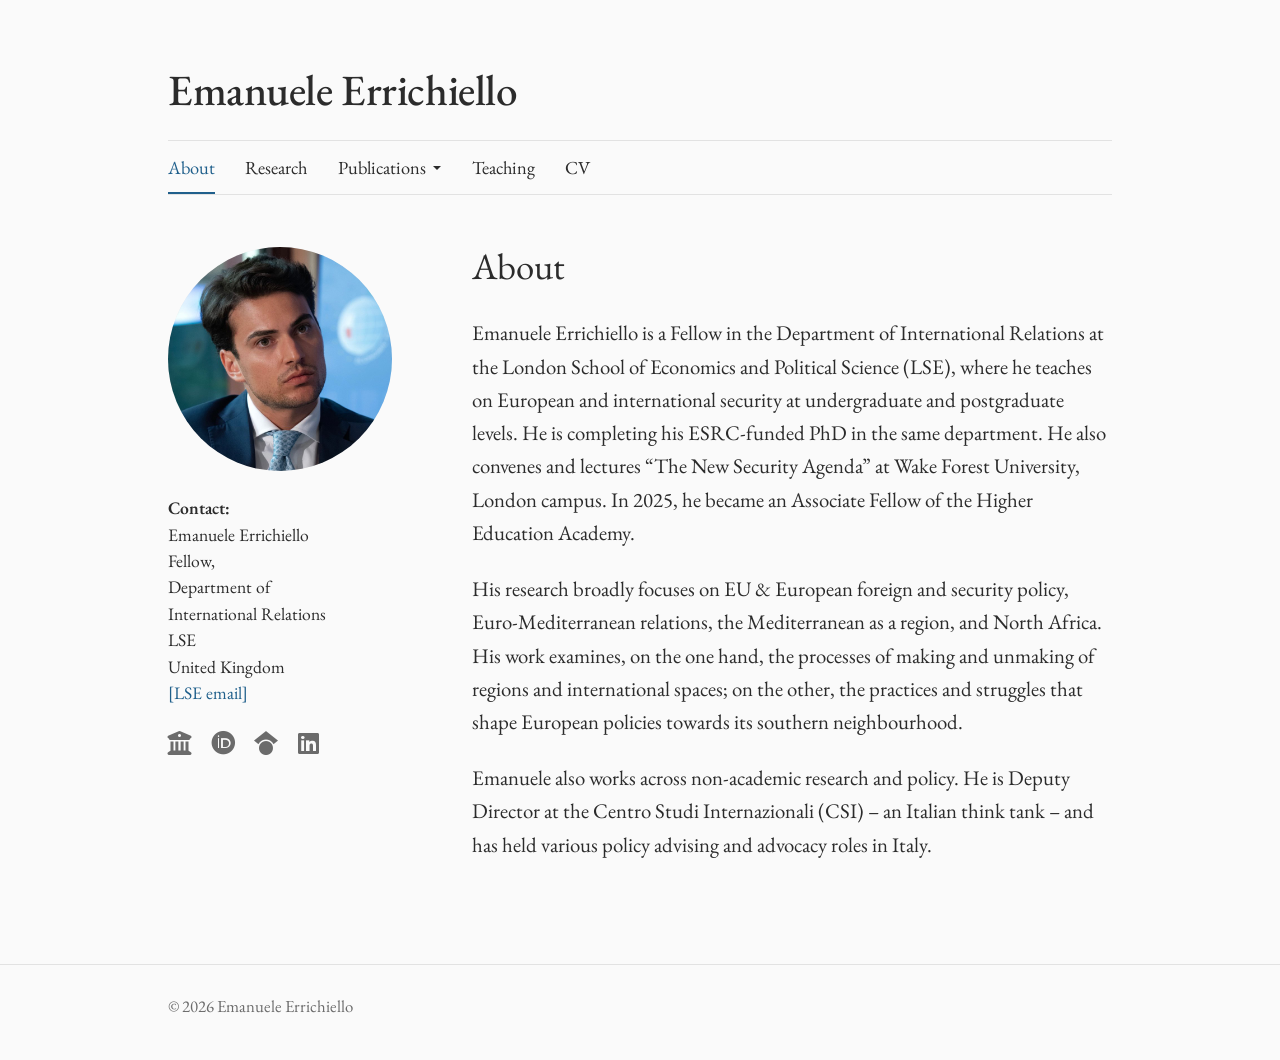
==== index.html @ 846a52b7 "Fix email link formatting in index.html" ====
<!DOCTYPE html>
<html lang="en">
<head>
<meta charset="utf-8">
<meta name="viewport" content="width=device-width, initial-scale=1">
<title>Emanuele Errichiello</title>
<meta name="description" content="Emanuele Errichiello, Fellow in International Relations at the London School of Economics. Research on EU and European foreign & security policy, the Mediterranean region, North Africa.">
<link rel="preconnect" href="https://fonts.googleapis.com">
<link rel="preconnect" href="https://fonts.gstatic.com" crossorigin>
<link href="https://fonts.googleapis.com/css2?family=EB+Garamond:ital,wght@0,400;0,500;0,600;1,400&display=swap" rel="stylesheet">
<link rel="stylesheet" href="https://cdnjs.cloudflare.com/ajax/libs/font-awesome/6.7.2/css/all.min.css">
<link rel="stylesheet" href="style.css">
</head>
<body>

<header class="site-header">
  <div class="container">
    <p class="site-title"><a href="index.html">Emanuele Errichiello</a></p>
    <nav aria-label="Main">
      <ul class="menu">
        <li><a href="index.html" aria-current="page">About</a></li>
        <li><a href="research.html">Research</a></li>
        <li class="has-sub">
          <a href="publications.html">Publications</a>
          <ul class="submenu">
            <li><a href="publications.html#articles">Journal articles</a></li>
            <li><a href="publications.html#commentary">Commentary and policy</a></li>
            <li><a href="publications.html#wip">Work in progress</a></li>
          </ul>
        </li>
        <li><a href="teaching.html">Teaching</a></li>
        <li><a href="cv.html">CV</a></li>
      </ul>
    </nav>
  </div>
</header>

<main>
  <div class="container">
    <div class="home-grid">
      <aside class="sidebar" aria-label="Photo and contact details">
        <!-- Your photo: upload it next to this file and name it photo.jpg -->
        <img class="portrait" src="photo.jpg" alt="Emanuele Errichiello" width="480" height="480">
        <address>
          <strong>Contact:</strong><br>
          Emanuele Errichiello<br>
          Fellow, <br>
          Department of <br>
          International Relations <br>
          LSE <br>
          United Kingdom<br>
          <a href="mailto:e.errichiello@lse.ac.uk">[LSE email]</span></a>
        </address>
        <!-- EDIT: paste your profile links into href="#". Delete any line you don't use;
             remove the comment marks around X or Bluesky to show those too. -->
        <ul class="icons">
          <li><a href="#" aria-label="LSE profile" title="LSE profile"><i class="fa-solid fa-building-columns" aria-hidden="true"></i></a></li>
          <li><a href="#" aria-label="ORCID" title="ORCID"><i class="fa-brands fa-orcid" aria-hidden="true"></i></a></li>
          <li><a href="#" aria-label="Google Scholar" title="Google Scholar"><i class="fa-brands fa-google-scholar" aria-hidden="true"></i></a></li>
          <li><a href="#" aria-label="LinkedIn" title="LinkedIn"><i class="fa-brands fa-linkedin" aria-hidden="true"></i></a></li>
          <!-- <li><a href="#" aria-label="X" title="X"><i class="fa-brands fa-x-twitter" aria-hidden="true"></i></a></li> -->
          <!-- <li><a href="#" aria-label="Bluesky" title="Bluesky"><i class="fa-brands fa-bluesky" aria-hidden="true"></i></a></li> -->
        </ul>
      </aside>

      <div class="bio">
        <h1>About</h1>
        <p>Emanuele Errichiello is a Fellow in the Department of International Relations at the London School of Economics and Political Science (LSE), where he teaches on European and international security at undergraduate and postgraduate levels. He is completing his ESRC-funded PhD in the same department. He also convenes and lectures “The New Security Agenda” at Wake Forest University, London campus. In 2025, he became an Associate Fellow of the Higher Education Academy. </p>
        <p>His research broadly focuses on EU & European foreign and security policy, Euro-Mediterranean relations, the Mediterranean as a region, and North Africa. His work examines, on the one hand, the processes of making and unmaking of regions and international spaces; on the other, the practices and struggles that shape European policies towards its southern neighbourhood.</p>
        <p>Emanuele also works across non-academic research and policy. He is Deputy Director at the Centro Studi Internazionali (CSI) – an Italian think tank – and has held various policy advising and advocacy roles in Italy. </p>
      </div>
    </div>
  </div>
</main>

<footer>
  <div class="container">© 2026 Emanuele Errichiello</div>
</footer>

</body>
</html>
---- style.css ----
/* Shared styles for every page */
:root {
  --bg: #fafafa;
  --ink: #2b2b2b;
  --muted: #6b6b6b;
  --link: #1f5f8b;
  --rule: #e2e2e2;
  --font: "EB Garamond", Garamond, "Times New Roman", Times, serif;
}
*, *::before, *::after { box-sizing: border-box; }
body { margin: 0; background: var(--bg); color: var(--ink); font-family: var(--font); font-size: 1.3rem; line-height: 1.6; -webkit-font-smoothing: antialiased; }
a { color: var(--link); text-decoration: none; }
a:hover { text-decoration: underline; text-underline-offset: 0.15em; }
:focus-visible { outline: 2px solid var(--link); outline-offset: 3px; }
img { max-width: 100%; height: auto; }
.container { max-width: 62rem; margin: 0 auto; padding: 0 1.5rem; }
.page-content { max-width: 46rem; }

/* Header and menu */
.site-header { padding-top: clamp(2.5rem, 6vw, 4rem); }
.site-title { font-size: clamp(2.1rem, 5vw, 2.7rem); font-weight: 500; letter-spacing: -0.01em; line-height: 1.2; margin: 0 0 1.5rem; }
.site-title a { color: var(--ink); }
.site-title a:hover { text-decoration: none; }
nav { border-top: 1px solid var(--rule); border-bottom: 1px solid var(--rule); }
.menu { list-style: none; margin: 0; padding: 0; display: flex; flex-wrap: wrap; gap: 0 1.9rem; }
.menu > li { position: relative; }
.menu a { display: block; padding: 0.75rem 0; color: var(--ink); font-size: 1.15rem; }
.menu a:hover { color: var(--link); text-decoration: none; }
.menu a[aria-current="page"] { color: var(--link); box-shadow: inset 0 -2px 0 var(--link); }
.has-sub > a::after { content: ""; display: inline-block; margin-left: 0.4em; vertical-align: 0.2em; border: 4px solid transparent; border-top-color: currentColor; border-bottom: 0; }
.submenu { list-style: none; margin: 0; padding: 0.4rem 0; position: absolute; top: 100%; left: -1rem; min-width: 14rem; background: #fff; border: 1px solid var(--rule); box-shadow: 0 6px 18px rgba(0, 0, 0, 0.06); display: none; z-index: 10; }
.submenu a { padding: 0.45rem 1rem; font-size: 1.1rem; }
.has-sub:hover .submenu, .has-sub:focus-within .submenu { display: block; }
@media (hover: none) { .has-sub > a::after { display: none; } .has-sub:hover .submenu { display: none; } }

/* Page content */
main { padding: clamp(2.25rem, 5vw, 3.25rem) 0 clamp(3rem, 7vw, 5rem); }
h1 { font-size: 2.3rem; font-weight: 400; line-height: 1.2; margin: 0 0 1.75rem; }
h2 { font-size: 1.55rem; font-weight: 500; line-height: 1.3; margin: 2.75rem 0 1rem; padding-bottom: 0.4rem; border-bottom: 1px solid var(--rule); }
h3 { font-size: 1.25rem; font-weight: 500; margin: 0; }
p { margin: 0 0 1.1em; }
.intro { color: var(--muted); margin-bottom: 0.5rem; }

/* About page: photo, contact and links on the left, bio on the right */
.home-grid { display: grid; gap: 2rem; }
@media (min-width: 52rem) { .home-grid { grid-template-columns: 15rem minmax(0, 40rem); gap: 4rem; align-items: start; } }
.sidebar { font-size: 1.1rem; line-height: 1.5; }
.portrait { width: 100%; max-width: 14rem; aspect-ratio: 1 / 1; border-radius: 50%; object-fit: cover; object-position: 50% 25%; display: block; margin-bottom: 1.5rem; background: #ececec; color: var(--muted); font-size: 0.85rem; }
.sidebar address { font-style: normal; }
.sidebar strong { font-weight: 600; }
.icons { list-style: none; margin: 1.1rem 0 0; padding: 0; display: flex; flex-wrap: wrap; gap: 1.2rem; }
.icons a { display: flex; align-items: center; height: 2.4rem; font-size: 1.5rem; color: var(--muted); border-radius: 4px; }
.icons a:hover { color: var(--link); text-decoration: none; }
.bio h1 { margin-top: -0.2rem; }
@media (max-width: 51.99rem) { .portrait { max-width: 11rem; } }

/* Lists of publications, courses, roles */
.entries { list-style: none; margin: 0; padding: 0; }
.entries li { padding: 0.75rem 0; }
.entries li + li { border-top: 1px solid var(--rule); }
.meta { color: var(--muted); font-size: 1.12rem; margin: 0.1rem 0 0; }
.placeholder { background: #fff3c4; padding: 0 0.25em; border-radius: 2px; }
.button { display: inline-block; padding: 0.55rem 1.1rem; border: 1px solid var(--link); border-radius: 3px; font-weight: 500; font-size: 1.15rem; }
.button:hover { background: var(--link); color: #fff; text-decoration: none; }

footer { border-top: 1px solid var(--rule); padding: 1.75rem 0 2.5rem; color: var(--muted); font-size: 1.05rem; }
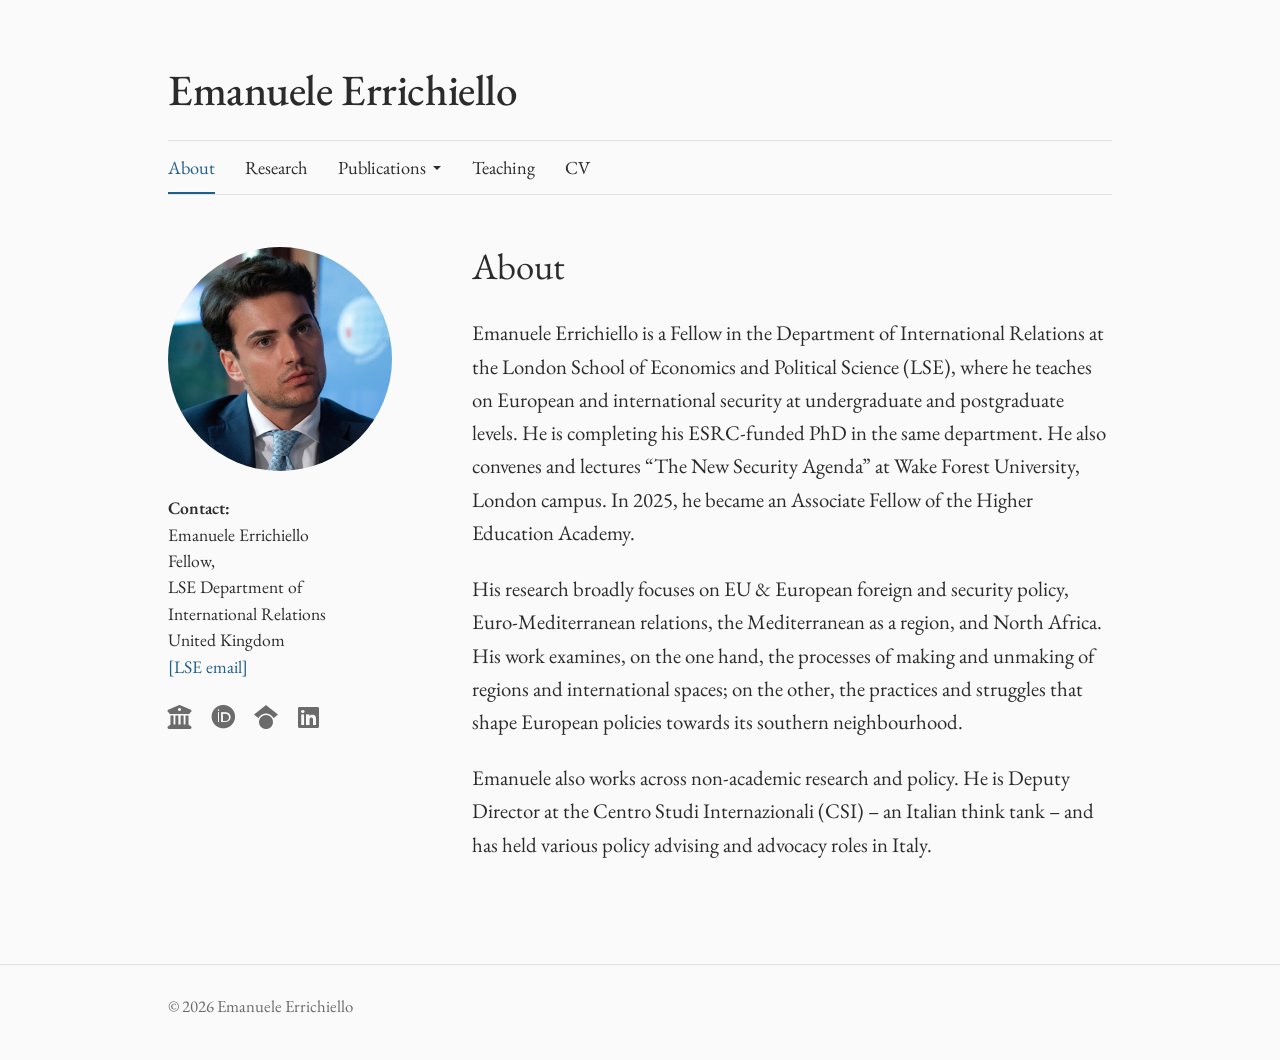
==== commit 280ce97a: "Update department name in contact information" ====
--- a/index.html
+++ b/index.html
@@ -45,9 +45,8 @@
           <strong>Contact:</strong><br>
           Emanuele Errichiello<br>
           Fellow, <br>
-          Department of <br>
+          LSE Department of <br>
           International Relations <br>
-          LSE <br>
           United Kingdom<br>
           <a href="mailto:e.errichiello@lse.ac.uk">[LSE email]</span></a>
         </address>
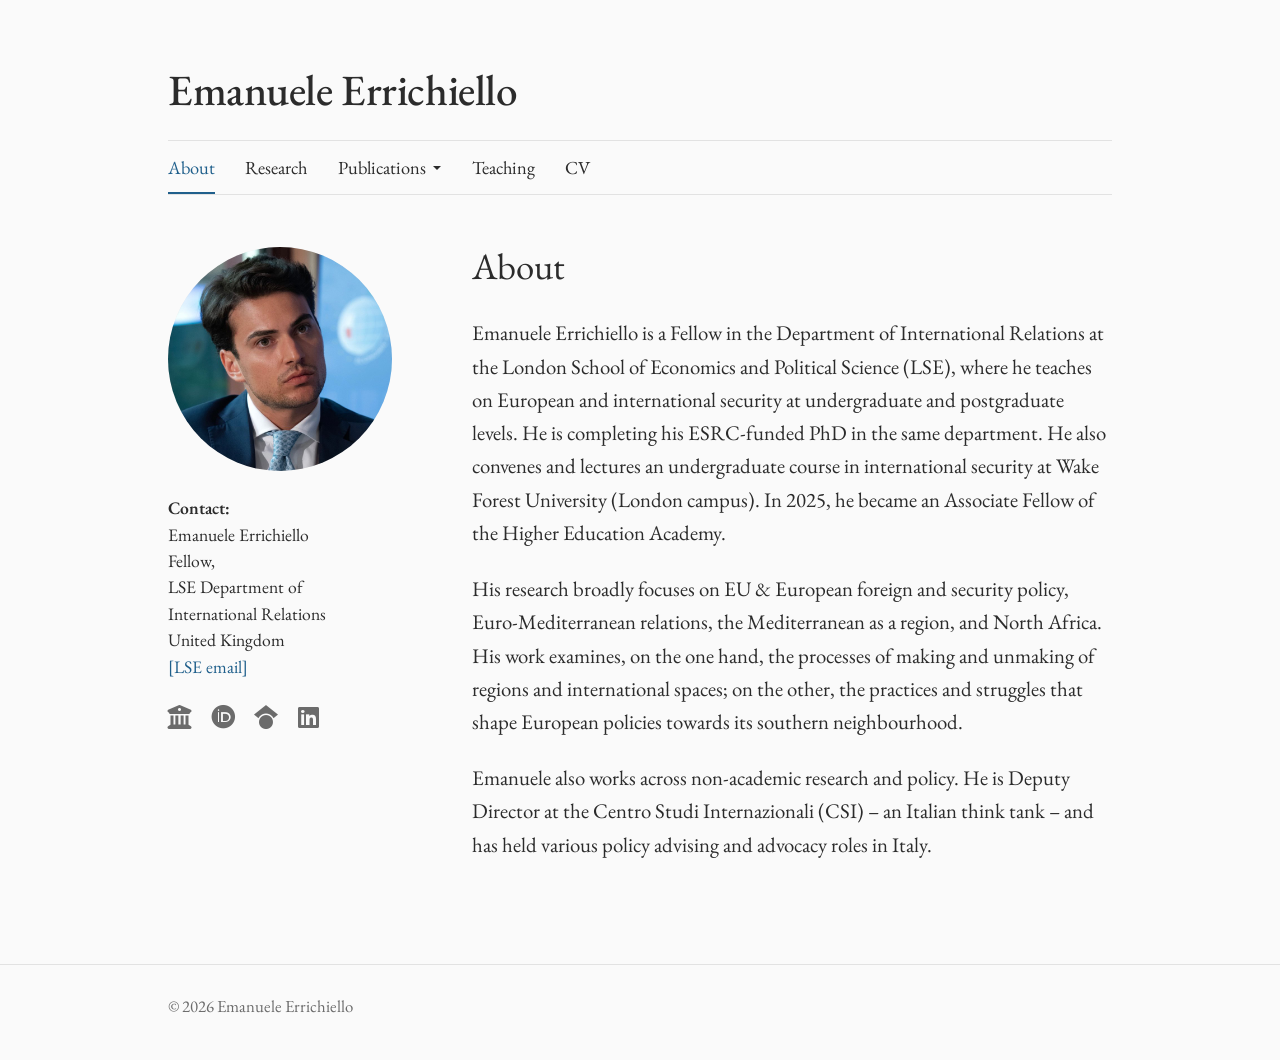
==== commit 52318eee: "Revise biography details for Emanuele Errichiello Updated the biography section to reflect a new cou" ====
--- a/index.html
+++ b/index.html
@@ -64,7 +64,7 @@
 
       <div class="bio">
         <h1>About</h1>
-        <p>Emanuele Errichiello is a Fellow in the Department of International Relations at the London School of Economics and Political Science (LSE), where he teaches on European and international security at undergraduate and postgraduate levels. He is completing his ESRC-funded PhD in the same department. He also convenes and lectures “The New Security Agenda” at Wake Forest University, London campus. In 2025, he became an Associate Fellow of the Higher Education Academy. </p>
+        <p>Emanuele Errichiello is a Fellow in the Department of International Relations at the London School of Economics and Political Science (LSE), where he teaches on European and international security at undergraduate and postgraduate levels. He is completing his ESRC-funded PhD in the same department. He also convenes and lectures an undergraduate course in international security at Wake Forest University (London campus). In 2025, he became an Associate Fellow of the Higher Education Academy. </p>
         <p>His research broadly focuses on EU & European foreign and security policy, Euro-Mediterranean relations, the Mediterranean as a region, and North Africa. His work examines, on the one hand, the processes of making and unmaking of regions and international spaces; on the other, the practices and struggles that shape European policies towards its southern neighbourhood.</p>
         <p>Emanuele also works across non-academic research and policy. He is Deputy Director at the Centro Studi Internazionali (CSI) – an Italian think tank – and has held various policy advising and advocacy roles in Italy. </p>
       </div>
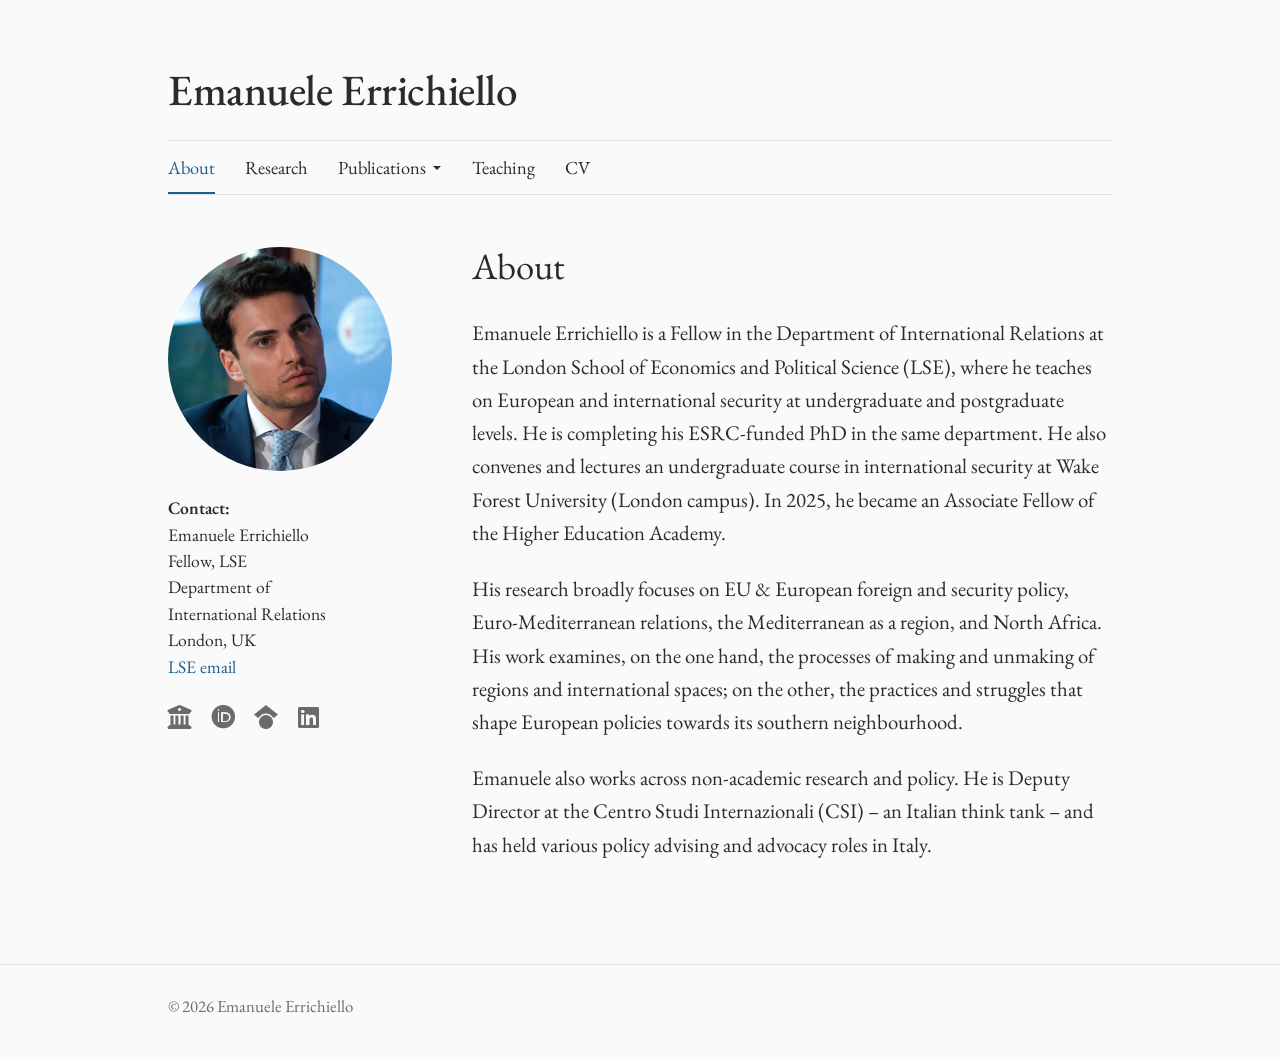
==== commit b3e2b4d3: "Refine contact details in index.html Updated contact information formatting and location details." ====
--- a/index.html
+++ b/index.html
@@ -24,8 +24,8 @@
           <a href="publications.html">Publications</a>
           <ul class="submenu">
             <li><a href="publications.html#articles">Journal articles</a></li>
+            <li><a href="publications.html#wip">Work in progress</a></li>
             <li><a href="publications.html#commentary">Commentary and policy</a></li>
-            <li><a href="publications.html#wip">Work in progress</a></li>
           </ul>
         </li>
         <li><a href="teaching.html">Teaching</a></li>
@@ -44,11 +44,11 @@
         <address>
           <strong>Contact:</strong><br>
           Emanuele Errichiello<br>
-          Fellow, <br>
-          LSE Department of <br>
+          Fellow, LSE <br>
+          Department of <br>
           International Relations <br>
-          United Kingdom<br>
-          <a href="mailto:e.errichiello@lse.ac.uk">[LSE email]</span></a>
+          London, UK <br>
+          <a href="mailto:e.errichiello@lse.ac.uk">LSE email</span></a>
         </address>
         <!-- EDIT: paste your profile links into href="#". Delete any line you don't use;
              remove the comment marks around X or Bluesky to show those too. -->
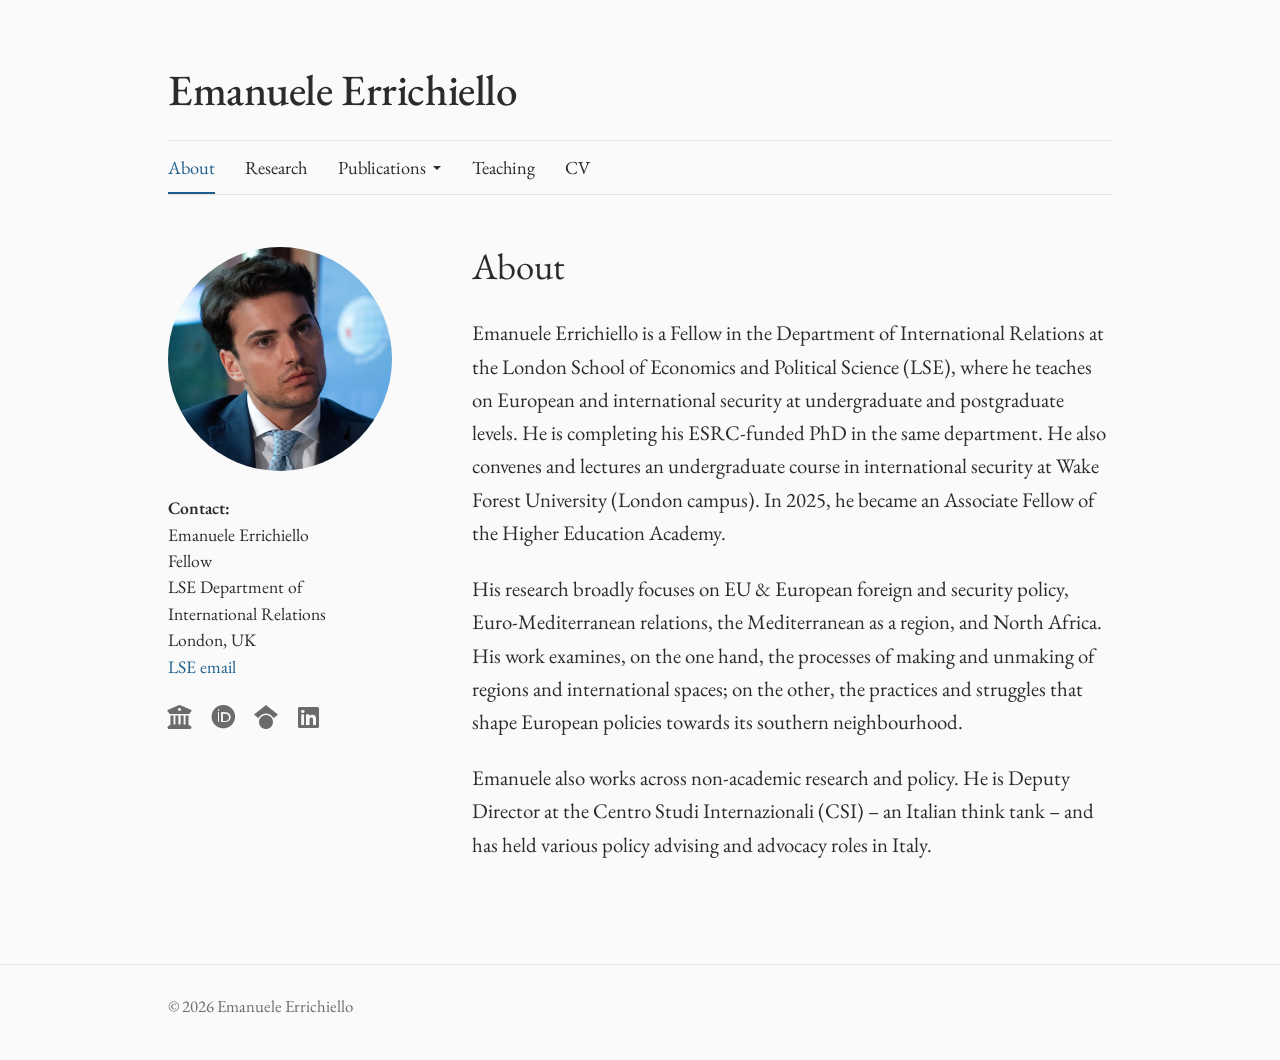
==== commit e15fe6be: "Update contact information for Emanuele Errichiello" ====
--- a/index.html
+++ b/index.html
@@ -44,8 +44,8 @@
         <address>
           <strong>Contact:</strong><br>
           Emanuele Errichiello<br>
-          Fellow, LSE <br>
-          Department of <br>
+          Fellow <br>
+          LSE Department of <br>
           International Relations <br>
           London, UK <br>
           <a href="mailto:e.errichiello@lse.ac.uk">LSE email</span></a>
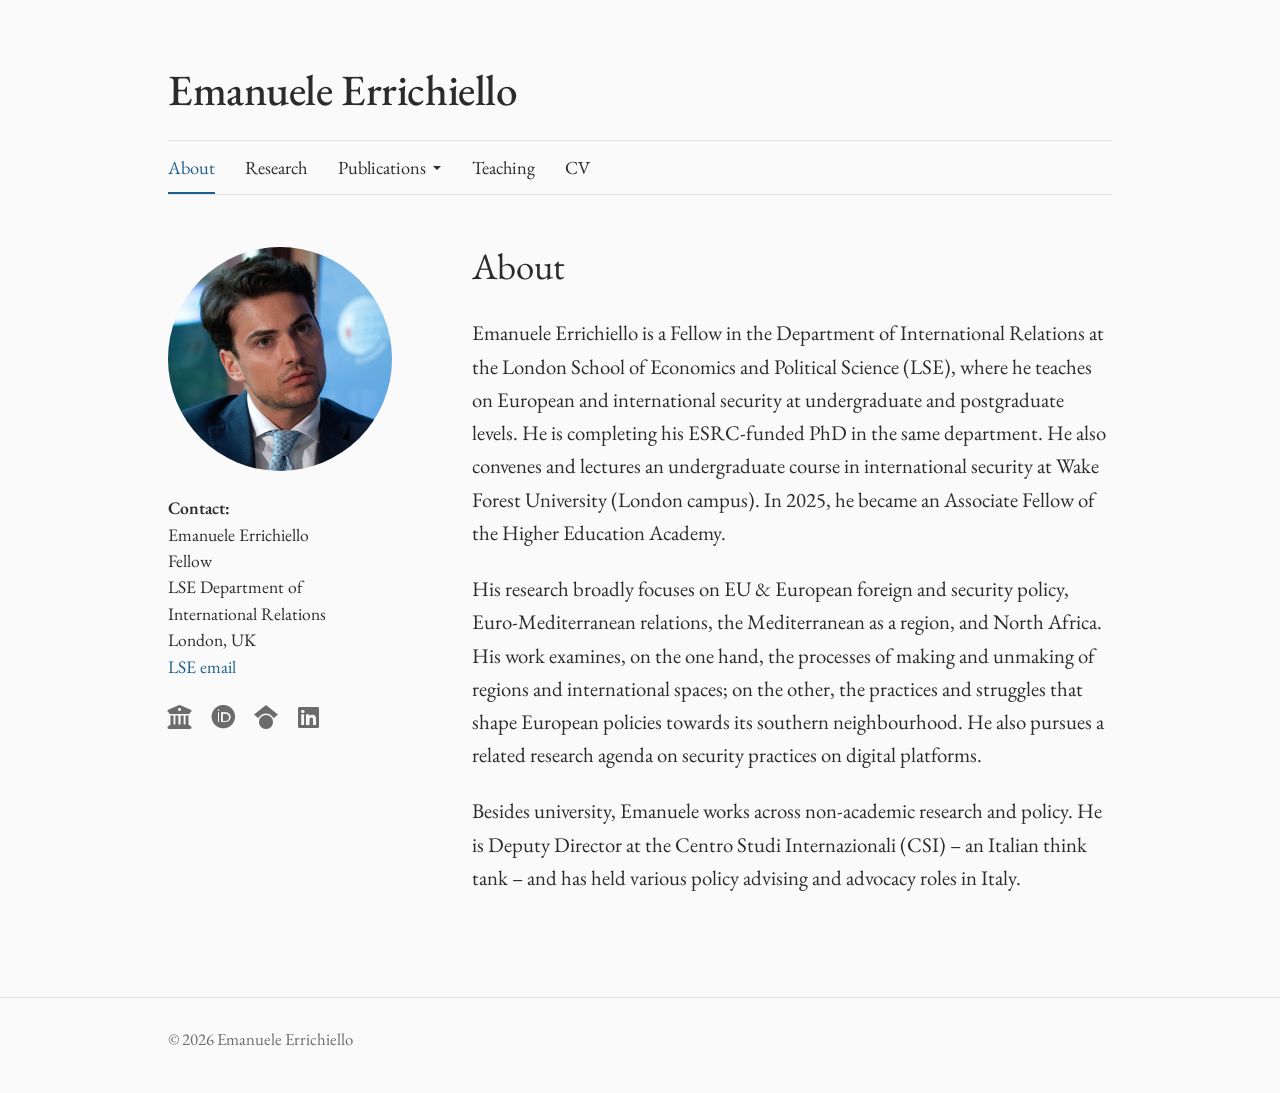
==== commit ff1aef30: "Update bio section with additional research details" ====
--- a/index.html
+++ b/index.html
@@ -53,7 +53,7 @@
         <!-- EDIT: paste your profile links into href="#". Delete any line you don't use;
              remove the comment marks around X or Bluesky to show those too. -->
         <ul class="icons">
-          <li><a href="#" aria-label="LSE profile" title="LSE profile"><i class="fa-solid fa-building-columns" aria-hidden="true"></i></a></li>
+          <li><a href="https://www.lse.ac.uk/people/emanuele-errichiello" aria-label="LSE profile" title="LSE profile"><i class="fa-solid fa-building-columns" aria-hidden="true"></i></a></li>
           <li><a href="#" aria-label="ORCID" title="ORCID"><i class="fa-brands fa-orcid" aria-hidden="true"></i></a></li>
           <li><a href="#" aria-label="Google Scholar" title="Google Scholar"><i class="fa-brands fa-google-scholar" aria-hidden="true"></i></a></li>
           <li><a href="#" aria-label="LinkedIn" title="LinkedIn"><i class="fa-brands fa-linkedin" aria-hidden="true"></i></a></li>
@@ -65,8 +65,8 @@
       <div class="bio">
         <h1>About</h1>
         <p>Emanuele Errichiello is a Fellow in the Department of International Relations at the London School of Economics and Political Science (LSE), where he teaches on European and international security at undergraduate and postgraduate levels. He is completing his ESRC-funded PhD in the same department. He also convenes and lectures an undergraduate course in international security at Wake Forest University (London campus). In 2025, he became an Associate Fellow of the Higher Education Academy. </p>
-        <p>His research broadly focuses on EU & European foreign and security policy, Euro-Mediterranean relations, the Mediterranean as a region, and North Africa. His work examines, on the one hand, the processes of making and unmaking of regions and international spaces; on the other, the practices and struggles that shape European policies towards its southern neighbourhood.</p>
-        <p>Emanuele also works across non-academic research and policy. He is Deputy Director at the Centro Studi Internazionali (CSI) – an Italian think tank – and has held various policy advising and advocacy roles in Italy. </p>
+        <p>His research broadly focuses on EU & European foreign and security policy, Euro-Mediterranean relations, the Mediterranean as a region, and North Africa. His work examines, on the one hand, the processes of making and unmaking of regions and international spaces; on the other, the practices and struggles that shape European policies towards its southern neighbourhood. He also pursues a related research agenda on security practices on digital platforms. </p>
+        <p>Besides university, Emanuele works across non-academic research and policy. He is Deputy Director at the Centro Studi Internazionali (CSI) – an Italian think tank – and has held various policy advising and advocacy roles in Italy. </p>
       </div>
     </div>
   </div>
